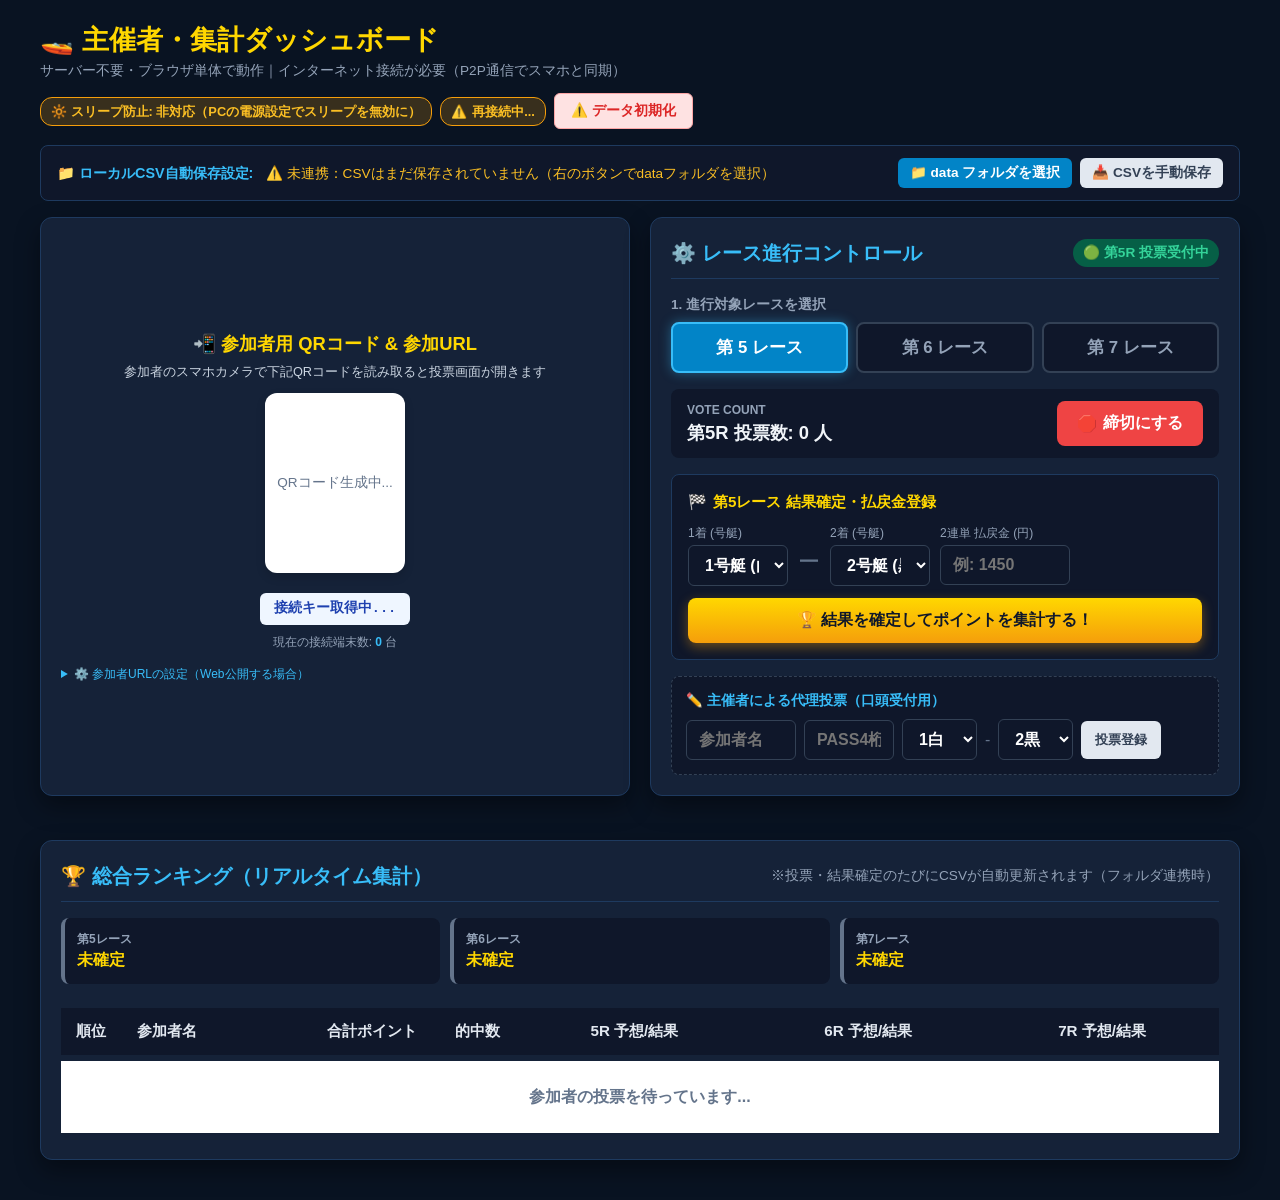
==== boatrace-game/admin.html @ e6d0df0b "P2P通信　サーバー不使用　２連単当ゲーム" ====
<!DOCTYPE html>
<html lang="ja">
<head>
  <meta charset="UTF-8">
  <meta name="viewport" content="width=device-width, initial-scale=1.0">
  <title>【主催者・管理】ボートレース予想ゲーム ダッシュボード</title>
  <link rel="stylesheet" href="app.css">
  <style>
    body {
      background: #091322;
      color: #f1f5f9;
      padding: 20px;
    }
    .admin-card {
      background: #152238;
      border: 1px solid #1e3a5f;
      border-radius: 12px;
      padding: 20px;
      box-shadow: 0 10px 25px rgba(0,0,0,0.4);
      margin-bottom: 20px;
    }
    .admin-title {
      font-size: 1.25rem;
      font-weight: 800;
      color: #38bdf8;
      border-bottom: 1px solid #1e3a5f;
      padding-bottom: 10px;
      margin-bottom: 16px;
      display: flex;
      align-items: center;
      justify-content: space-between;
      flex-wrap: wrap;
      gap: 8px;
    }
    .race-tab-btn {
      flex: 1;
      padding: 12px;
      font-size: 1.05rem;
      font-weight: 800;
      border: 2px solid #334155;
      background: #0f172a;
      color: #94a3b8;
      border-radius: 8px;
      cursor: pointer;
      transition: all 0.2s;
    }
    .race-tab-btn.active {
      background: #0284c7;
      color: white;
      border-color: #38bdf8;
      box-shadow: 0 0 12px rgba(56, 189, 248, 0.4);
    }
    .btn-toggle-open {
      padding: 12px 20px;
      font-size: 1rem;
      font-weight: 800;
      border-radius: 8px;
      border: none;
      cursor: pointer;
      display: flex;
      align-items: center;
      gap: 6px;
      transition: all 0.2s;
    }
    .btn-toggle-open.open {
      background: #ef4444;
      color: white;
    }
    .btn-toggle-open.closed {
      background: #10b981;
      color: white;
    }
    .settle-input {
      background: #0f172a;
      border: 1px solid #334155;
      color: white;
      padding: 10px 12px;
      border-radius: 6px;
      font-size: 1rem;
      font-weight: 700;
    }
    .fs-folder-box {
      background: #0f172a;
      border: 1px solid #1e3a5f;
      padding: 12px 16px;
      border-radius: 8px;
      margin-bottom: 16px;
      display: flex;
      align-items: center;
      justify-content: space-between;
      flex-wrap: wrap;
      gap: 12px;
    }
    .status-pill {
      font-size: 0.8rem;
      font-weight: 700;
      padding: 4px 10px;
      border-radius: 12px;
      display: inline-flex;
      align-items: center;
      gap: 5px;
    }
    .status-pill.connected {
      background: rgba(16, 185, 129, 0.2);
      color: #34d399;
      border: 1px solid #10b981;
    }
    .status-pill.waiting {
      background: rgba(245, 158, 11, 0.2);
      color: #fbbf24;
      border: 1px solid #f59e0b;
    }
  </style>
</head>
<body>
  <div class="admin-container">
    <!-- ヘッダー -->
    <header style="display: flex; justify-content: space-between; align-items: center; margin-bottom: 16px; flex-wrap: wrap; gap: 12px;">
      <div>
        <h1 style="font-size: 1.7rem; font-weight: 900; color: #ffd700; display: flex; align-items: center; gap: 10px;">
          🚤 主催者・集計ダッシュボード
        </h1>
        <p style="color: #94a3b8; font-size: 0.85rem;">
          サーバー不要・ブラウザ単体で動作｜インターネット接続が必要（P2P通信でスマホと同期）
        </p>
      </div>
      <div style="display: flex; gap: 8px; align-items: center;">
        <span id="wakePill" class="status-pill waiting" title="管理PCの画面が暗くなったりスリープすると、参加者が切断されます">🔆 スリープ防止: -</span>
        <span id="p2pStatusPill" class="status-pill waiting">
          <span>⏳</span> 通信接続中...
        </span>
        <button id="adminResetBtn" class="btn-danger" style="font-size: 0.85rem;">
          ⚠️ データ初期化
        </button>
      </div>
    </header>

    <!-- ローカルCSVフォルダ連携エリア (File System Access API) -->
    <div class="fs-folder-box">
      <div>
        <span style="font-size: 0.9rem; font-weight: 800; color: #38bdf8;">📁 ローカルCSV自動保存設定:</span>
        <span id="folderStatusText" style="font-size: 0.85rem; color: #cbd5e1; margin-left: 8px;">
          未設定（ボタンを押して data フォルダを選択すると自動保存されます）
        </span>
      </div>
      <div style="display: flex; gap: 8px; align-items: center;">
        <button id="selectFolderBtn" class="btn-secondary" style="background: #0284c7; color: white; border: none; font-size: 0.85rem; padding: 6px 12px;">
          📁 data フォルダを選択
        </button>
        <button id="resumeFolderBtn" class="btn-secondary" style="display: none; background: #f59e0b; color: #111; border: none; font-size: 0.85rem; padding: 6px 12px;">
          🔁 フォルダ連携を再開
        </button>
        <button id="exportCsvBtn" class="btn-secondary" style="font-size: 0.85rem; padding: 6px 12px;">
          📥 CSVを手動保存
        </button>
      </div>
    </div>

    <div class="admin-grid">
      <!-- 参加用QRコードとURL -->
      <div class="admin-card qr-section">
        <h2 style="font-size: 1.15rem; font-weight: 800; color: #ffd700; margin-bottom: 4px;">
          📲 参加者用 QRコード & 参加URL
        </h2>
        <p style="font-size: 0.8rem; color: #cbd5e1; margin-bottom: 12px;">
          参加者のスマホカメラで下記QRコードを読み取ると投票画面が開きます
        </p>
        <div id="urlWarning" style="display: none; background: #7f1d1d; color: #fecaca; border: 1px solid #ef4444; border-radius: 8px; padding: 10px 12px; font-size: 0.8rem; text-align: left; margin-bottom: 12px; line-height: 1.5;"></div>
        <div class="qr-box" id="qrContainer" style="min-height: 180px; display: flex; align-items: center; justify-content: center;">
          <span style="color: #64748b; font-size: 0.85rem;">QRコード生成中...</span>
        </div>
        <div class="qr-url" id="joinUrlText" style="font-size: 0.85rem; margin-top: 8px;">接続キー取得中...</div>
        <div style="font-size: 0.75rem; color: #94a3b8; margin-top: 8px;">
          現在の接続端末数: <b id="connectedPeersCount" style="color: #38bdf8;">0</b> 台
        </div>

        <!-- 参加者URL設定（ホスティングURLを使う場合に変更可能） -->
        <details id="urlSettings" style="margin-top: 14px; width: 100%; text-align: left; font-size: 0.75rem; color: #64748b;">
          <summary style="cursor: pointer; color: #38bdf8;">⚙️ 参加者URLの設定（Web公開する場合）</summary>
          <div style="margin-top: 8px; background: #0f172a; padding: 10px; border-radius: 6px;">
            <label style="display: block; margin-bottom: 4px; color: #cbd5e1;">参加者用 index.html の公開URLベース:</label>
            <div style="display: flex; gap: 6px;">
              <input type="text" id="customBaseUrlInput" class="settle-input" placeholder="例: https://xxx.github.io/boatrace/index.html" style="font-size: 0.8rem; width: 100%;">
              <button id="applyBaseUrlBtn" class="btn-secondary" style="font-size: 0.75rem; white-space: nowrap;">更新</button>
            </div>
            <p style="margin-top: 4px; color: #94a3b8;">※管理画面を公開URLで開いている場合は未設定でOK。このPC上（ファイル／localhost）で開いている場合は必須です。</p>
            <button id="regenKeyBtn" class="btn-secondary" style="margin-top: 8px; font-size: 0.75rem;">🔑 ルームキーを再発行（QRが変わります）</button>
          </div>
        </details>
      </div>

      <!-- レース進行コントロール -->
      <div class="admin-card">
        <div class="admin-title">
          <span>⚙️ レース進行コントロール</span>
          <span id="currentStatusText" style="font-size: 0.85rem; padding: 4px 10px; border-radius: 20px; background: #334155;">-</span>
        </div>

        <div style="margin-bottom: 16px;">
          <label style="display: block; font-size: 0.85rem; color: #94a3b8; margin-bottom: 6px; font-weight: 700;">
            1. 進行対象レースを選択
          </label>
          <div style="display: flex; gap: 8px;">
            <button class="race-tab-btn active" data-race="5">第 5 レース</button>
            <button class="race-tab-btn" data-race="6">第 6 レース</button>
            <button class="race-tab-btn" data-race="7">第 7 レース</button>
          </div>
        </div>

        <div style="display: flex; justify-content: space-between; align-items: center; background: #0f172a; padding: 12px 16px; border-radius: 8px; margin-bottom: 16px;">
          <div>
            <div style="font-size: 0.75rem; color: #94a3b8; font-weight: 700;">VOTE COUNT</div>
            <div style="font-size: 1.15rem; font-weight: 800;" id="voteCountText">
              投票数: 0 人
            </div>
          </div>
          <button id="toggleOpenBtn" class="btn-toggle-open closed">
            <span>🛑</span> 締切にする
          </button>
        </div>

        <!-- 結果確定フォーム -->
        <div style="background: #0f172a; padding: 16px; border-radius: 8px; border: 1px solid #1e3a5f; margin-bottom: 16px;">
          <div style="font-size: 0.95rem; font-weight: 800; color: #ffd700; margin-bottom: 10px; display: flex; align-items: center; gap: 6px;">
            <span>🏁</span> <span id="settleTargetTitle">第5レース 結果確定・払戻金登録</span>
          </div>

          <div style="display: flex; gap: 10px; align-items: center; margin-bottom: 12px; flex-wrap: wrap;">
            <div>
              <label style="font-size: 0.75rem; color: #94a3b8; display: block; margin-bottom: 3px;">1着 (号艇)</label>
              <select id="settleFirst" class="settle-input" style="width: 100px;">
                <option value="1">1号艇 (白)</option>
                <option value="2">2号艇 (黒)</option>
                <option value="3">3号艇 (赤)</option>
                <option value="4">4号艇 (青)</option>
                <option value="5">5号艇 (黄)</option>
                <option value="6">6号艇 (緑)</option>
              </select>
            </div>

            <div style="font-size: 1.4rem; color: #64748b; margin-top: 14px;">ー</div>

            <div>
              <label style="font-size: 0.75rem; color: #94a3b8; display: block; margin-bottom: 3px;">2着 (号艇)</label>
              <select id="settleSecond" class="settle-input" style="width: 100px;">
                <option value="1">1号艇 (白)</option>
                <option value="2" selected>2号艇 (黒)</option>
                <option value="3">3号艇 (赤)</option>
                <option value="4">4号艇 (青)</option>
                <option value="5">5号艇 (黄)</option>
                <option value="6">6号艇 (緑)</option>
              </select>
            </div>

            <div>
              <label style="font-size: 0.75rem; color: #94a3b8; display: block; margin-bottom: 3px;">2連単 払戻金 (円)</label>
              <input type="number" id="settlePayout" class="settle-input" placeholder="例: 1450" min="100" step="10" style="width: 130px;">
            </div>
          </div>

          <button id="settleBtn" class="btn-primary" style="padding: 12px; font-size: 1rem; width: 100%;">
            🏆 結果を確定してポイントを集計する！
          </button>
        </div>

        <!-- 主催者による代理投票フォーム -->
        <div style="background: #0f172a; padding: 14px; border-radius: 8px; border: 1px dashed #334155;">
          <div style="font-size: 0.85rem; font-weight: 700; color: #38bdf8; margin-bottom: 8px;">
            ✏️ 主催者による代理投票（口頭受付用）
          </div>
          <div style="display: flex; gap: 8px; flex-wrap: wrap; align-items: center;">
            <input type="text" id="proxyUser" class="settle-input" placeholder="参加者名" style="width: 110px;">
            <input type="text" id="proxyPin" class="settle-input" placeholder="PASS4桁" maxlength="4" inputmode="numeric" style="width: 90px;">
            <select id="proxyFirst" class="settle-input" style="width: 75px;">
              <option value="1">1白</option>
              <option value="2">2黒</option>
              <option value="3">3赤</option>
              <option value="4">4青</option>
              <option value="5">5黄</option>
              <option value="6">6緑</option>
            </select>
            <span style="color:#64748b;">-</span>
            <select id="proxySecond" class="settle-input" style="width: 75px;">
              <option value="1">1白</option>
              <option value="2" selected>2黒</option>
              <option value="3">3赤</option>
              <option value="4">4青</option>
              <option value="5">5黄</option>
              <option value="6">6緑</option>
            </select>
            <button id="proxyVoteBtn" class="btn-secondary" style="padding: 10px 14px; font-weight: 700;">
              投票登録
            </button>
          </div>
        </div>
      </div>
    </div>

    <!-- リアルタイム リーダーボード（プロジェクター投影） -->
    <div class="admin-card">
      <div class="admin-title">
        <span>🏆 総合ランキング（リアルタイム集計）</span>
        <div style="font-size: 0.85rem; color: #94a3b8; font-weight: normal;">
          ※投票・結果確定のたびにCSVが自動更新されます（フォルダ連携時）
        </div>
      </div>

      <!-- 確定レースサマリー -->
      <div style="display: grid; grid-template-columns: repeat(3, 1fr); gap: 10px; margin-bottom: 18px;">
        <div style="background: #0f172a; padding: 12px; border-radius: 8px; border-left: 4px solid #38bdf8;" id="raceSummary5">
          <div style="font-size: 0.75rem; color: #94a3b8; font-weight: 700;">第5レース</div>
          <div style="font-size: 1rem; font-weight: 800; color: #ffd700;" class="res-text">未確定</div>
        </div>
        <div style="background: #0f172a; padding: 12px; border-radius: 8px; border-left: 4px solid #38bdf8;" id="raceSummary6">
          <div style="font-size: 0.75rem; color: #94a3b8; font-weight: 700;">第6レース</div>
          <div style="font-size: 1rem; font-weight: 800; color: #ffd700;" class="res-text">未確定</div>
        </div>
        <div style="background: #0f172a; padding: 12px; border-radius: 8px; border-left: 4px solid #38bdf8;" id="raceSummary7">
          <div style="font-size: 0.75rem; color: #94a3b8; font-weight: 700;">第7レース</div>
          <div style="font-size: 1rem; font-weight: 800; color: #ffd700;" class="res-text">未確定</div>
        </div>
      </div>

      <!-- ランキング表 -->
      <div style="overflow-x: auto;">
        <table class="leaderboard-table">
          <thead>
            <tr>
              <th style="width: 60px;">順位</th>
              <th style="text-align: left; padding-left: 16px;">参加者名</th>
              <th style="width: 130px;">合計ポイント</th>
              <th style="width: 80px;">的中数</th>
              <th>5R 予想/結果</th>
              <th>6R 予想/結果</th>
              <th>7R 予想/結果</th>
            </tr>
          </thead>
          <tbody id="rankingTableBody">
            <tr>
              <td colspan="7" style="color: #64748b; padding: 24px;">参加者の投票を待っています...</td>
            </tr>
          </tbody>
        </table>
      </div>
    </div>
  </div>

  <div id="toast" class="toast"></div>

  <script src="qrcode-generator.js"></script>
  <script src="peerjs.min.js"></script>
  <script src="admin.js"></script>
</body>
</html>
---- boatrace-game/app.css ----
/* boatrace-game/public/app.css */
:root {
  --primary: #0066cc;
  --primary-dark: #004499;
  --accent: #ffd700;
  --bg-gradient: linear-gradient(135deg, #0b1e36 0%, #153e75 50%, #0d2b52 100%);
  --card-bg: rgba(255, 255, 255, 0.96);
  --card-dark: #1e293b;
  --text-main: #1e293b;
  --text-muted: #64748b;
  --border: #e2e8f0;
  --radius: 12px;
  --shadow: 0 10px 25px -5px rgba(0, 0, 0, 0.2), 0 8px 10px -6px rgba(0, 0, 0, 0.15);

  /* ボートレース6艇公式カラー */
  --boat-1: #ffffff;
  --boat-1-text: #111111;
  --boat-1-border: #94a3b8;

  --boat-2: #1e293b;
  --boat-2-text: #ffffff;
  --boat-2-border: #0f172a;

  --boat-3: #dc2626;
  --boat-3-text: #ffffff;
  --boat-3-border: #991b1b;

  --boat-4: #2563eb;
  --boat-4-text: #ffffff;
  --boat-4-border: #1d4ed8;

  --boat-5: #eab308;
  --boat-5-text: #111111;
  --boat-5-border: #ca8a04;

  --boat-6: #16a34a;
  --boat-6-text: #ffffff;
  --boat-6-border: #15803d;
}

* {
  box-sizing: border-box;
  margin: 0;
  padding: 0;
  font-family: -apple-system, BlinkMacSystemFont, "Segoe UI", Roboto, "Helvetica Neue", "Hiragino Kaku Gothic ProN", "Yu Gothic", Meiryo, sans-serif;
  -webkit-tap-highlight-color: transparent;
}

body {
  background: var(--bg-gradient);
  min-height: 100vh;
  color: var(--text-main);
  padding: 16px;
  line-height: 1.5;
}

.container {
  max-width: 600px;
  margin: 0 auto;
}

.admin-container {
  max-width: 1200px;
  margin: 0 auto;
}

/* ヘッダー */
.app-header {
  text-align: center;
  color: #ffffff;
  margin-bottom: 20px;
  padding: 10px 0;
}

.app-title {
  font-size: 1.7rem;
  font-weight: 800;
  letter-spacing: 0.05em;
  text-shadow: 0 2px 8px rgba(0,0,0,0.4);
  display: flex;
  align-items: center;
  justify-content: center;
  gap: 8px;
}

.app-subtitle {
  font-size: 0.85rem;
  color: #93c5fd;
  margin-top: 4px;
}

/* カード共通 */
.card {
  background: var(--card-bg);
  border-radius: var(--radius);
  padding: 20px;
  margin-bottom: 16px;
  box-shadow: var(--shadow);
  backdrop-filter: blur(8px);
}

.card-title {
  font-size: 1.15rem;
  font-weight: 700;
  margin-bottom: 12px;
  display: flex;
  align-items: center;
  gap: 8px;
  color: #0f172a;
  border-bottom: 2px solid #f1f5f9;
  padding-bottom: 8px;
}

/* ニックネーム入力 */
.form-group {
  margin-bottom: 16px;
}

.form-label {
  display: block;
  font-size: 0.9rem;
  font-weight: 600;
  margin-bottom: 6px;
  color: #334155;
}

.form-input {
  width: 100%;
  padding: 12px 14px;
  font-size: 1rem;
  border: 2px solid var(--border);
  border-radius: 8px;
  transition: border-color 0.2s, box-shadow 0.2s;
  outline: none;
}

.form-input:focus {
  border-color: var(--primary);
  box-shadow: 0 0 0 3px rgba(0, 102, 204, 0.2);
}

/* レースステータスバッジ */
.race-status-banner {
  background: #0f172a;
  color: white;
  border-radius: var(--radius);
  padding: 14px 18px;
  margin-bottom: 16px;
  display: flex;
  justify-content: space-between;
  align-items: center;
  box-shadow: var(--shadow);
  border-left: 6px solid var(--accent);
}

.race-number-badge {
  font-size: 1.35rem;
  font-weight: 800;
  color: #ffd700;
  display: flex;
  align-items: center;
  gap: 6px;
}

.status-badge {
  padding: 6px 12px;
  border-radius: 20px;
  font-size: 0.85rem;
  font-weight: 700;
  letter-spacing: 0.05em;
}

.status-badge.open {
  background: #10b981;
  color: white;
  animation: pulse 2s infinite;
}

.status-badge.closed {
  background: #ef4444;
  color: white;
}

@keyframes pulse {
  0% { transform: scale(1); }
  50% { transform: scale(1.04); }
  100% { transform: scale(1); }
}

/* ボート番号ボタン群 */
.boat-grid {
  display: grid;
  grid-template-columns: repeat(6, 1fr);
  gap: 8px;
  margin-bottom: 16px;
}

.boat-btn {
  height: 56px;
  border-radius: 8px;
  font-size: 1.4rem;
  font-weight: 800;
  cursor: pointer;
  display: flex;
  flex-direction: column;
  align-items: center;
  justify-content: center;
  transition: all 0.15s ease;
  position: relative;
  user-select: none;
  box-shadow: 0 2px 4px rgba(0,0,0,0.15);
}

.boat-btn span.label {
  font-size: 0.65rem;
  font-weight: 600;
  margin-top: -2px;
}

/* 各号艇の配色 */
.boat-btn.boat-1 { background: var(--boat-1); color: var(--boat-1-text); border: 2px solid var(--boat-1-border); }
.boat-btn.boat-2 { background: var(--boat-2); color: var(--boat-2-text); border: 2px solid var(--boat-2-border); }
.boat-btn.boat-3 { background: var(--boat-3); color: var(--boat-3-text); border: 2px solid var(--boat-3-border); }
.boat-btn.boat-4 { background: var(--boat-4); color: var(--boat-4-text); border: 2px solid var(--boat-4-border); }
.boat-btn.boat-5 { background: var(--boat-5); color: var(--boat-5-text); border: 2px solid var(--boat-5-border); }
.boat-btn.boat-6 { background: var(--boat-6); color: var(--boat-6-text); border: 2px solid var(--boat-6-border); }

.boat-btn:hover:not(:disabled) {
  transform: translateY(-2px);
  filter: brightness(1.08);
}

.boat-btn:active:not(:disabled) {
  transform: translateY(1px);
}

.boat-btn.selected {
  outline: 4px solid #ffd700;
  box-shadow: 0 0 12px rgba(255, 215, 0, 0.8);
  transform: scale(1.05);
  z-index: 2;
}

.boat-btn:disabled {
  opacity: 0.25;
  cursor: not-allowed;
  filter: grayscale(0.8);
}

/* 予想プレビュー */
.preview-box {
  background: #f8fafc;
  border: 2px dashed #cbd5e1;
  border-radius: 10px;
  padding: 14px;
  text-align: center;
  margin-bottom: 18px;
}

.preview-label {
  font-size: 0.85rem;
  color: var(--text-muted);
  font-weight: 600;
  margin-bottom: 6px;
}

.preview-combination {
  font-size: 1.8rem;
  font-weight: 900;
  letter-spacing: 0.05em;
  display: flex;
  align-items: center;
  justify-content: center;
  gap: 12px;
}

.preview-hyphen {
  color: #94a3b8;
  font-weight: 300;
}

/* 艇番バッジ（小） */
.boat-badge {
  display: inline-flex;
  align-items: center;
  justify-content: center;
  width: 40px;
  height: 40px;
  border-radius: 6px;
  font-weight: 800;
  font-size: 1.3rem;
  box-shadow: 0 2px 4px rgba(0,0,0,0.2);
}

.boat-badge.boat-1 { background: var(--boat-1); color: var(--boat-1-text); border: 1.5px solid var(--boat-1-border); }
.boat-badge.boat-2 { background: var(--boat-2); color: var(--boat-2-text); }
.boat-badge.boat-3 { background: var(--boat-3); color: var(--boat-3-text); }
.boat-badge.boat-4 { background: var(--boat-4); color: var(--boat-4-text); }
.boat-badge.boat-5 { background: var(--boat-5); color: var(--boat-5-text); }
.boat-badge.boat-6 { background: var(--boat-6); color: var(--boat-6-text); }

/* 送信ボタン */
.btn-primary {
  width: 100%;
  background: linear-gradient(180deg, #ffd700 0%, #f59e0b 100%);
  color: #0f172a;
  border: none;
  border-radius: 8px;
  padding: 16px;
  font-size: 1.2rem;
  font-weight: 800;
  cursor: pointer;
  box-shadow: 0 4px 12px rgba(245, 158, 11, 0.4);
  transition: all 0.2s ease;
  display: flex;
  align-items: center;
  justify-content: center;
  gap: 8px;
}

.btn-primary:hover:not(:disabled) {
  filter: brightness(1.08);
  transform: translateY(-2px);
}

.btn-primary:active:not(:disabled) {
  transform: translateY(1px);
}

.btn-primary:disabled {
  background: #cbd5e1;
  color: #64748b;
  cursor: not-allowed;
  box-shadow: none;
}

/* 履歴テーブル */
.history-table {
  width: 100%;
  border-collapse: collapse;
  margin-top: 8px;
}

.history-table th, .history-table td {
  padding: 10px 8px;
  text-align: center;
  border-bottom: 1px solid var(--border);
  font-size: 0.9rem;
}

.history-table th {
  background: #f8fafc;
  color: #475569;
  font-weight: 700;
}

.badge-hit {
  background: #fef3c7;
  color: #b45309;
  font-weight: 800;
  padding: 4px 8px;
  border-radius: 4px;
  border: 1px solid #fde68a;
  display: inline-block;
}

.badge-miss {
  color: #94a3b8;
  font-size: 0.8rem;
}

.badge-waiting {
  color: #3b82f6;
  font-size: 0.8rem;
}

/* トータルポイント表示 */
.total-points-card {
  background: linear-gradient(135deg, #1e3a8a 0%, #0f172a 100%);
  color: white;
  border-radius: var(--radius);
  padding: 18px 24px;
  margin-bottom: 16px;
  display: flex;
  justify-content: space-between;
  align-items: center;
  box-shadow: var(--shadow);
  border: 1px solid rgba(255, 215, 0, 0.3);
}

.points-val {
  font-size: 2rem;
  font-weight: 900;
  color: #ffd700;
  text-shadow: 0 0 10px rgba(255, 215, 0, 0.4);
}

/* --- 管理・プロジェクター投影スタイル --- */
.admin-grid {
  display: grid;
  grid-template-columns: 1fr 1fr;
  gap: 20px;
  margin-bottom: 24px;
}

@media (max-width: 900px) {
  .admin-grid {
    grid-template-columns: 1fr;
  }
}

.qr-section {
  text-align: center;
  display: flex;
  flex-direction: column;
  align-items: center;
  justify-content: center;
  padding: 16px;
}

.qr-box {
  background: white;
  padding: 12px;
  border-radius: 12px;
  display: inline-block;
  box-shadow: 0 4px 10px rgba(0,0,0,0.15);
  margin-bottom: 12px;
}

.qr-url {
  font-family: monospace;
  font-size: 1.1rem;
  font-weight: 700;
  color: #1e40af;
  background: #eff6ff;
  padding: 6px 14px;
  border-radius: 6px;
  word-break: break-all;
}

/* リーダーボード表彰台 */
.leaderboard-table {
  width: 100%;
  border-collapse: separate;
  border-spacing: 0 6px;
}

.leaderboard-table th {
  background: #0f172a;
  color: #e2e8f0;
  padding: 12px 10px;
  font-weight: 700;
  text-align: center;
  font-size: 0.95rem;
}

.leaderboard-table td {
  background: white;
  padding: 14px 10px;
  text-align: center;
  font-size: 1rem;
  font-weight: 600;
  box-shadow: 0 2px 4px rgba(0,0,0,0.04);
}

.leaderboard-table tr:hover td {
  background: #f1f5f9;
}

.rank-badge {
  display: inline-flex;
  align-items: center;
  justify-content: center;
  width: 34px;
  height: 34px;
  border-radius: 50%;
  font-weight: 900;
  font-size: 1.1rem;
}

.rank-1 { background: #ffd700; color: #1e293b; box-shadow: 0 0 10px rgba(255, 215, 0, 0.7); }
.rank-2 { background: #cbd5e1; color: #1e293b; }
.rank-3 { background: #d97706; color: white; }

.points-highlight {
  font-size: 1.35rem;
  font-weight: 900;
  color: #d97706;
}

.toast {
  position: fixed;
  bottom: 24px;
  left: 50%;
  transform: translateX(-50%);
  background: #0f172a;
  color: white;
  padding: 12px 24px;
  border-radius: 30px;
  font-weight: 600;
  box-shadow: 0 10px 25px rgba(0,0,0,0.3);
  z-index: 9999;
  display: none;
  animation: slideUp 0.3s ease;
}

@keyframes slideUp {
  from { transform: translate(-50%, 20px); opacity: 0; }
  to { transform: translate(-50%, 0); opacity: 1; }
}

.btn-secondary {
  background: #e2e8f0;
  color: #334155;
  border: none;
  border-radius: 6px;
  padding: 8px 16px;
  font-weight: 600;
  cursor: pointer;
  transition: all 0.2s;
}

.btn-secondary:hover {
  background: #cbd5e1;
}

.btn-danger {
  background: #fee2e2;
  color: #dc2626;
  border: 1px solid #fca5a5;
  border-radius: 6px;
  padding: 8px 16px;
  font-weight: 600;
  cursor: pointer;
  transition: all 0.2s;
}

.btn-danger:hover {
  background: #fecaca;
}
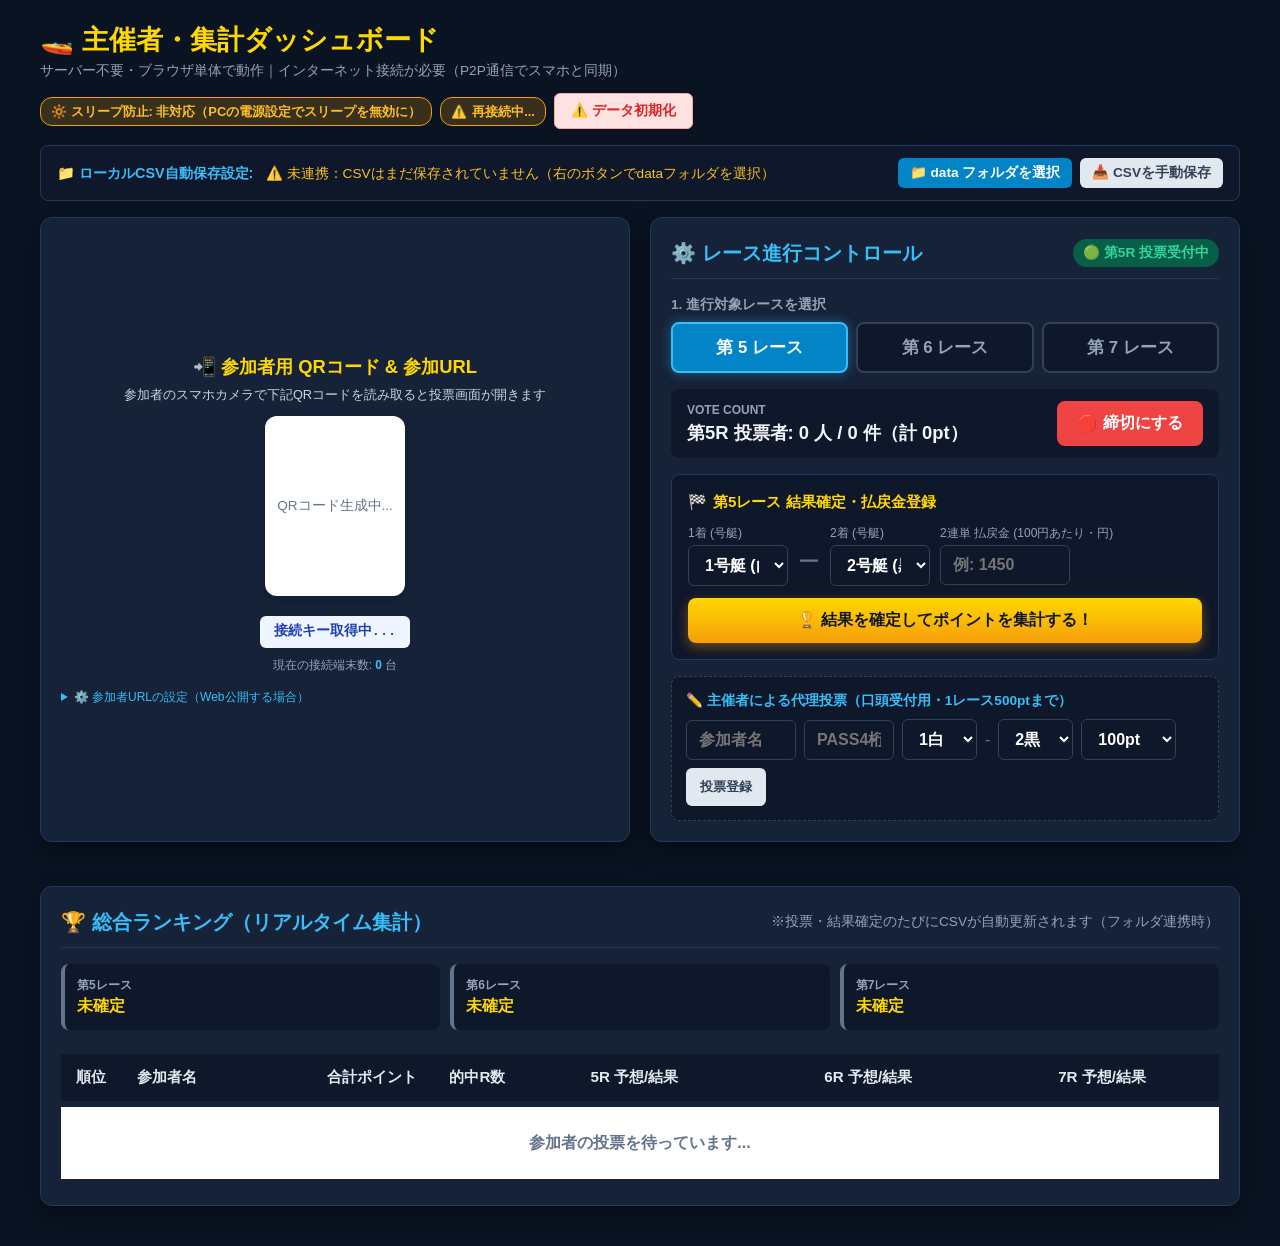
==== commit 076fbcec: "fix:1R毎500pt縛り修正" ====
--- a/boatrace-game/admin.html
+++ b/boatrace-game/admin.html
@@ -211,7 +211,7 @@
           <div>
             <div style="font-size: 0.75rem; color: #94a3b8; font-weight: 700;">VOTE COUNT</div>
             <div style="font-size: 1.15rem; font-weight: 800;" id="voteCountText">
-              投票数: 0 人
+              投票者: 0 人
             </div>
           </div>
           <button id="toggleOpenBtn" class="btn-toggle-open closed">
@@ -253,7 +253,7 @@
             </div>
 
             <div>
-              <label style="font-size: 0.75rem; color: #94a3b8; display: block; margin-bottom: 3px;">2連単 払戻金 (円)</label>
+              <label style="font-size: 0.75rem; color: #94a3b8; display: block; margin-bottom: 3px;">2連単 払戻金 (100円あたり・円)</label>
               <input type="number" id="settlePayout" class="settle-input" placeholder="例: 1450" min="100" step="10" style="width: 130px;">
             </div>
           </div>
@@ -266,7 +266,7 @@
         <!-- 主催者による代理投票フォーム -->
         <div style="background: #0f172a; padding: 14px; border-radius: 8px; border: 1px dashed #334155;">
           <div style="font-size: 0.85rem; font-weight: 700; color: #38bdf8; margin-bottom: 8px;">
-            ✏️ 主催者による代理投票（口頭受付用）
+            ✏️ 主催者による代理投票（口頭受付用・1レース500ptまで）
           </div>
           <div style="display: flex; gap: 8px; flex-wrap: wrap; align-items: center;">
             <input type="text" id="proxyUser" class="settle-input" placeholder="参加者名" style="width: 110px;">
@@ -288,6 +288,13 @@
               <option value="5">5黄</option>
               <option value="6">6緑</option>
             </select>
+            <select id="proxyUnits" class="settle-input" style="width: 95px;" title="投票ポイント（1レース500ptまで）">
+              <option value="1">100pt</option>
+              <option value="2">200pt</option>
+              <option value="3">300pt</option>
+              <option value="4">400pt</option>
+              <option value="5">500pt</option>
+            </select>
             <button id="proxyVoteBtn" class="btn-secondary" style="padding: 10px 14px; font-weight: 700;">
               投票登録
             </button>
@@ -329,7 +336,7 @@
               <th style="width: 60px;">順位</th>
               <th style="text-align: left; padding-left: 16px;">参加者名</th>
               <th style="width: 130px;">合計ポイント</th>
-              <th style="width: 80px;">的中数</th>
+              <th style="width: 80px;">的中R数</th>
               <th>5R 予想/結果</th>
               <th>6R 予想/結果</th>
               <th>7R 予想/結果</th>
--- a/boatrace-game/app.css
+++ b/boatrace-game/app.css
@@ -538,3 +538,118 @@
 .btn-danger:hover {
   background: #fecaca;
 }
+
+
+/* --- 投票ポイント（100pt単位）--- */
+.stake-box {
+  background: #f8fafc;
+  border: 2px solid #e2e8f0;
+  border-radius: 10px;
+  padding: 14px;
+  margin-bottom: 16px;
+}
+
+.stake-row {
+  display: flex;
+  align-items: center;
+  justify-content: center;
+  gap: 18px;
+  margin: 6px 0 10px;
+}
+
+.stake-btn {
+  width: 56px;
+  height: 56px;
+  border-radius: 50%;
+  border: 2px solid #94a3b8;
+  background: #ffffff;
+  color: #0f172a;
+  font-size: 1.8rem;
+  font-weight: 800;
+  line-height: 1;
+  cursor: pointer;
+  box-shadow: 0 2px 4px rgba(0,0,0,0.12);
+  transition: all 0.15s ease;
+}
+
+.stake-btn:active:not(:disabled) {
+  transform: scale(0.94);
+}
+
+.stake-btn:disabled {
+  opacity: 0.3;
+  cursor: not-allowed;
+}
+
+.stake-value {
+  min-width: 120px;
+  text-align: center;
+  font-size: 2.2rem;
+  font-weight: 900;
+  color: #0f172a;
+}
+
+.stake-unit {
+  font-size: 1.1rem;
+  font-weight: 700;
+  color: #64748b;
+}
+
+.stake-budget {
+  text-align: center;
+  font-size: 0.9rem;
+  font-weight: 700;
+  color: #334155;
+  margin-bottom: 6px;
+}
+
+.stake-bar {
+  height: 8px;
+  background: #e2e8f0;
+  border-radius: 4px;
+  overflow: hidden;
+}
+
+.stake-bar-fill {
+  height: 100%;
+  background: linear-gradient(90deg, #f59e0b, #ffd700);
+  transition: width 0.3s ease;
+}
+
+.my-bets-box {
+  margin-top: 14px;
+  background: #f0f9ff;
+  border: 1px solid #bae6fd;
+  border-radius: 10px;
+  padding: 10px 12px;
+}
+
+.my-bets-title {
+  font-size: 0.85rem;
+  font-weight: 700;
+  color: #0369a1;
+  margin-bottom: 6px;
+}
+
+.my-bet-row {
+  display: flex;
+  justify-content: space-between;
+  align-items: center;
+  padding: 5px 0;
+  border-bottom: 1px dashed #bae6fd;
+  font-size: 0.95rem;
+}
+
+.my-bet-row:last-child {
+  border-bottom: none;
+}
+
+.history-bet-line {
+  white-space: nowrap;
+  line-height: 1.6;
+}
+
+.history-bet-line .pt {
+  font-size: 0.75rem;
+  color: #64748b;
+}
